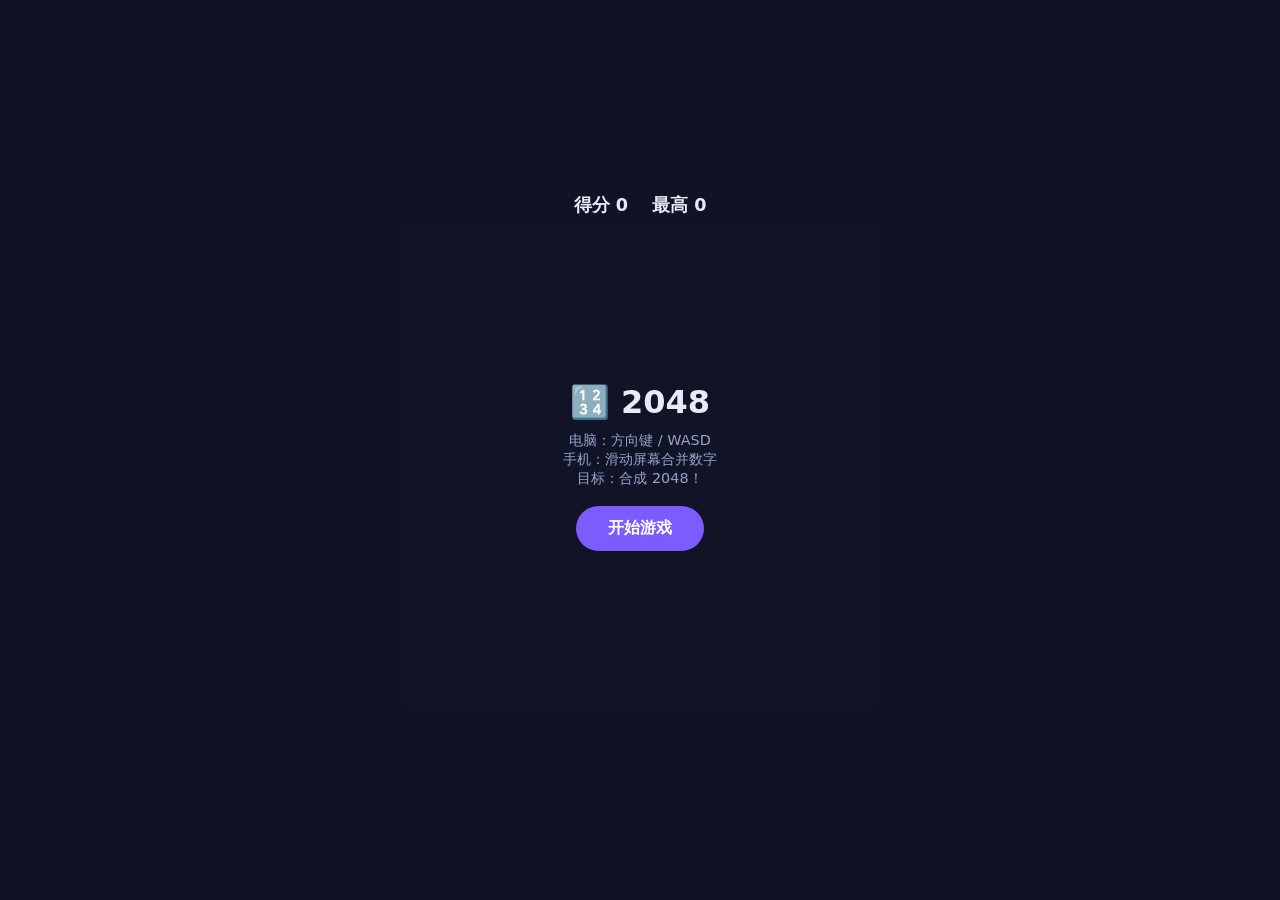
==== games/2048/index.html @ 4c65ee38 "feat: 997426小游戏平台底座 v1.0 — 主题+核心插件+游戏SDK+示例游戏+开发规范" ====
<!DOCTYPE html>
<html lang="zh-CN">
<head>
<meta charset="UTF-8">
<meta name="viewport" content="width=device-width, initial-scale=1, user-scalable=no, viewport-fit=cover">
<title>2048 · 997426</title>
<style>
  * { margin:0; padding:0; box-sizing:border-box; }
  html,body { height:100%; background:#101326; color:#e8eaf6;
    font-family:system-ui,"PingFang SC","Microsoft YaHei",sans-serif;
    overflow:hidden; touch-action:none; -webkit-user-select:none; user-select:none; }
  #wrap { height:100%; display:flex; flex-direction:column; align-items:center; justify-content:center; gap:10px; }
  #hud { display:flex; gap:24px; font-weight:700; font-size:clamp(.9rem,2.5vw,1.1rem); }
  #stage { width:min(92vw, 92vh - 70px, 480px); aspect-ratio:1; position:relative;
    background:#171b35; border-radius:12px; padding:2.5%; touch-action:none; }
  #grid { display:grid; grid-template-columns:repeat(4,1fr); grid-template-rows:repeat(4,1fr);
    gap:2.5%; width:100%; height:100%; }
  .tile { border-radius:10px; display:grid; place-items:center;
    font-weight:800; font-size:clamp(1rem,4vw,1.6rem);
    background:#1d2242; color:#e8eaf6; transition:transform .08s ease; }
  .t2{background:#3d3a65}.t4{background:#4a4480}.t8{background:#5b54c9}.t16{background:#7c5cff}
  .t32{background:#9a6bff}.t64{background:#c05cff}.t128{background:#ff5c9e}.t256{background:#ff5c7a}
  .t512{background:#ff8f5c;color:#101326}.t1024{background:#ffd166;color:#101326}.t2048{background:#00d4ff;color:#101326}
  #overlay { position:absolute; inset:0; display:grid; place-items:center;
    background:rgba(16,19,38,.88); border-radius:12px; text-align:center; padding:20px; z-index:5;}
  #overlay h1 { font-size:clamp(1.3rem,4vw,2rem); margin-bottom:10px; }
  #overlay p { color:#9aa1c9; margin-bottom:18px; font-size:.9rem; }
  button { background:#7c5cff; border:none; color:#fff; padding:12px 32px;
    font-size:1rem; border-radius:999px; cursor:pointer; font-weight:700; }
  button:active { transform:scale(.96); }
  .hidden { display:none !important; }
</style>
</head>
<body>
<div id="wrap">
  <div id="hud">
    <span>得分 <span id="score">0</span></span>
    <span>最高 <span id="best">0</span></span>
  </div>
  <div id="stage">
    <div id="grid"></div>
    <div id="overlay">
      <div>
        <h1>🔢 2048</h1>
        <p>电脑：方向键 / WASD<br>手机：滑动屏幕合并数字<br>目标：合成 2048！</p>
        <button id="startBtn">开始游戏</button>
      </div>
    </div>
  </div>
</div>

<script src="../../plugins/997426-game-core/assets/js/game997426-sdk.js"></script>
<script src="game.js"></script>
</body>
</html>
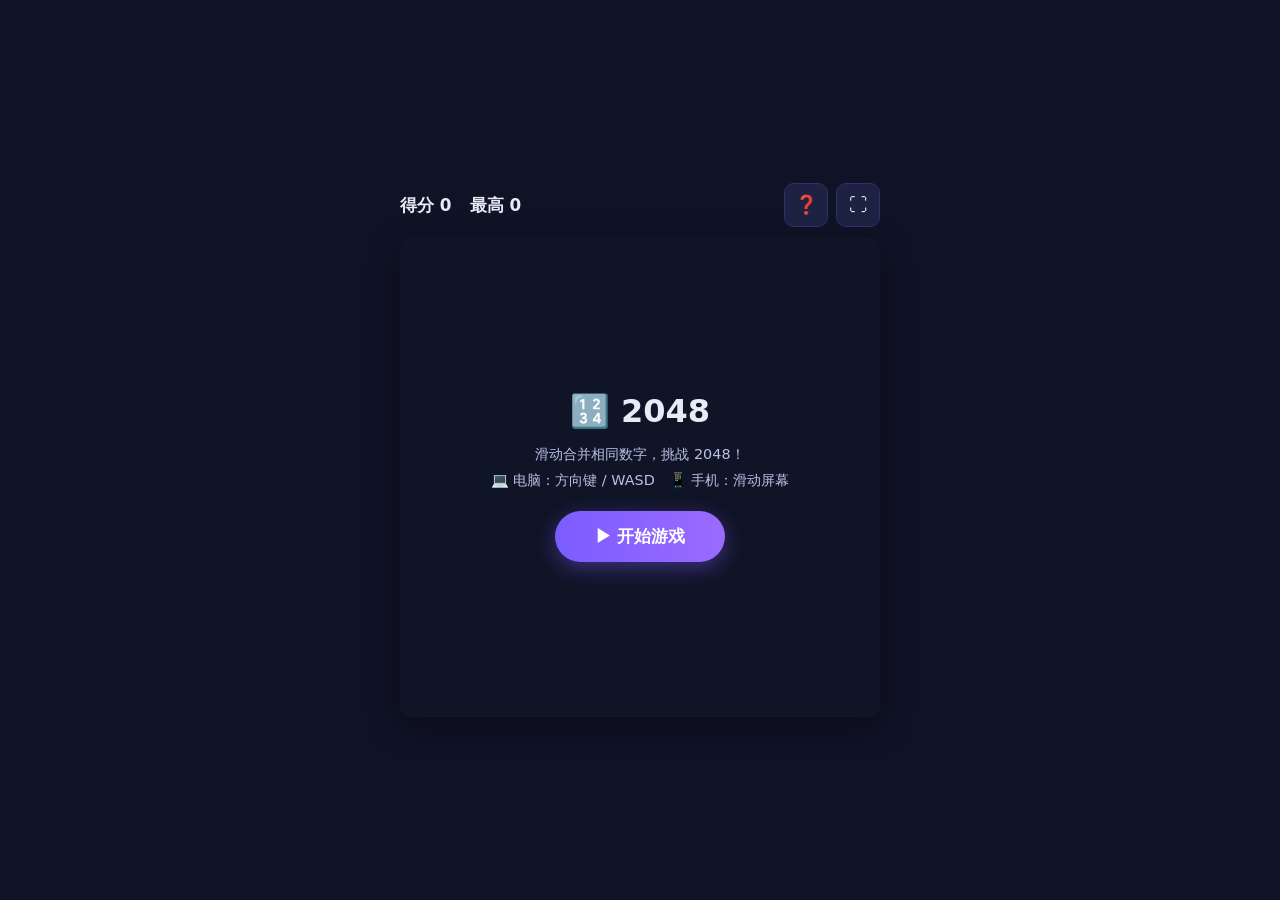
==== commit 2bf14b3f: "feat(v2): 游戏设计标准升级——界面四要素强制 所有小游戏必须包含： ① 开始游戏：首屏遮罩(游戏名+玩法+操作提示+▶开始按钮≥48px) ② 结束游戏：最终得分+上报状态(排名/积分)+🔄" ====
--- a/games/2048/index.html
+++ b/games/2048/index.html
@@ -9,10 +9,22 @@
   html,body { height:100%; background:#101326; color:#e8eaf6;
     font-family:system-ui,"PingFang SC","Microsoft YaHei",sans-serif;
     overflow:hidden; touch-action:none; -webkit-user-select:none; user-select:none; }
-  #wrap { height:100%; display:flex; flex-direction:column; align-items:center; justify-content:center; gap:10px; }
-  #hud { display:flex; gap:24px; font-weight:700; font-size:clamp(.9rem,2.5vw,1.1rem); }
-  #stage { width:min(92vw, 92vh - 70px, 480px); aspect-ratio:1; position:relative;
-    background:#171b35; border-radius:12px; padding:2.5%; touch-action:none; }
+  :root { --accent:#7c5cff; --accent2:#00d4ff; }
+  #wrap { height:100%; display:flex; flex-direction:column; align-items:center; justify-content:center; gap:10px; padding:8px; }
+
+  /* ── HUD ── */
+  #hud { display:flex; justify-content:space-between; align-items:center;
+    width:min(92vw, 90vh - 70px, 480px); font-weight:700; font-size:clamp(.85rem,2.5vw,1.05rem); }
+  #hud .scores { display:flex; gap:18px; }
+  #hud .btns { display:flex; gap:8px; }
+  .iconbtn { background:#1d2242; border:1px solid #2c3370; color:#e8eaf6;
+    min-width:44px; min-height:44px; border-radius:10px; cursor:pointer; font-size:1.15rem;
+    display:grid; place-items:center; transition:background .15s; }
+  .iconbtn:hover, .iconbtn:active { background:var(--accent); }
+
+  #stage { width:min(92vw, 90vh - 70px, 480px); aspect-ratio:1; position:relative;
+    background:#171b35; border-radius:12px; padding:2.5%; touch-action:none;
+    box-shadow:0 10px 30px rgba(0,0,0,.4); }
   #grid { display:grid; grid-template-columns:repeat(4,1fr); grid-template-rows:repeat(4,1fr);
     gap:2.5%; width:100%; height:100%; }
   .tile { border-radius:10px; display:grid; place-items:center;
@@ -21,29 +33,83 @@
   .t2{background:#3d3a65}.t4{background:#4a4480}.t8{background:#5b54c9}.t16{background:#7c5cff}
   .t32{background:#9a6bff}.t64{background:#c05cff}.t128{background:#ff5c9e}.t256{background:#ff5c7a}
   .t512{background:#ff8f5c;color:#101326}.t1024{background:#ffd166;color:#101326}.t2048{background:#00d4ff;color:#101326}
-  #overlay { position:absolute; inset:0; display:grid; place-items:center;
-    background:rgba(16,19,38,.88); border-radius:12px; text-align:center; padding:20px; z-index:5;}
-  #overlay h1 { font-size:clamp(1.3rem,4vw,2rem); margin-bottom:10px; }
-  #overlay p { color:#9aa1c9; margin-bottom:18px; font-size:.9rem; }
-  button { background:#7c5cff; border:none; color:#fff; padding:12px 32px;
-    font-size:1rem; border-radius:999px; cursor:pointer; font-weight:700; }
-  button:active { transform:scale(.96); }
+
+  /* ── 遮罩层 ── */
+  .overlay { position:absolute; inset:0; display:grid; place-items:center;
+    background:rgba(16,19,38,.9); border-radius:12px; text-align:center; padding:20px; z-index:10; }
+  .overlay h1 { font-size:clamp(1.3rem,4vw,2rem); margin-bottom:12px; }
+  .overlay .intro { color:#b9bfe4; font-size:.9rem; line-height:1.8; margin-bottom:18px; }
+  .bigbtn { background:linear-gradient(90deg,var(--accent),#9a6bff); border:none; color:#fff;
+    padding:14px 40px; font-size:1.05rem; border-radius:999px; cursor:pointer; font-weight:800;
+    min-height:48px; box-shadow:0 6px 20px rgba(124,92,255,.4); }
+  .bigbtn:active { transform:scale(.96); }
   .hidden { display:none !important; }
+
+  #finalScore { color:var(--accent2); font-size:clamp(1.6rem,6vw,2.4rem); font-weight:900; margin-bottom:6px; }
+  #scoreResult { color:#ffd166; font-size:.9rem; margin-bottom:16px; min-height:1.4em; }
+
+  /* ── 游戏介绍 ── */
+  #infoModal { position:absolute; inset:0; display:grid; place-items:center;
+    background:rgba(10,12,28,.95); border-radius:12px; z-index:20; padding:16px; }
+  #infoModal .card { max-width:420px; width:100%; background:#1d2242; border:1px solid #2c3370;
+    border-radius:14px; padding:22px; text-align:left; max-height:100%; overflow:auto; }
+  #infoModal h2 { font-size:1.1rem; margin-bottom:10px; }
+  #infoModal ul { list-style:none; color:#c3c8ea; font-size:.88rem; line-height:2; }
+  #infoModal li b { color:var(--accent2); }
+  #infoModal .closeRow { text-align:center; margin-top:14px; }
 </style>
 </head>
 <body>
 <div id="wrap">
   <div id="hud">
-    <span>得分 <span id="score">0</span></span>
-    <span>最高 <span id="best">0</span></span>
+    <div class="scores">
+      <span>得分 <span id="score">0</span></span>
+      <span>最高 <span id="best">0</span></span>
+    </div>
+    <div class="btns">
+      <button class="iconbtn" id="infoBtn" title="游戏介绍" aria-label="游戏介绍">❓</button>
+      <button class="iconbtn" id="fsBtn" title="全屏" aria-label="全屏">⛶</button>
+    </div>
   </div>
+
   <div id="stage">
     <div id="grid"></div>
-    <div id="overlay">
+
+    <!-- ① 开始游戏 -->
+    <div id="startOverlay" class="overlay">
       <div>
         <h1>🔢 2048</h1>
-        <p>电脑：方向键 / WASD<br>手机：滑动屏幕合并数字<br>目标：合成 2048！</p>
-        <button id="startBtn">开始游戏</button>
+        <p class="intro">
+          滑动合并相同数字，挑战 2048！<br>
+          💻 电脑：方向键 / WASD　📱 手机：滑动屏幕
+        </p>
+        <button id="startBtn" class="bigbtn">▶ 开始游戏</button>
+      </div>
+    </div>
+
+    <!-- ② 结束游戏 -->
+    <div id="overOverlay" class="overlay hidden">
+      <div>
+        <h1>游戏结束</h1>
+        <div id="finalScore">0</div>
+        <p id="scoreResult"></p>
+        <button id="retryBtn" class="bigbtn">🔄 再来一局</button>
+      </div>
+    </div>
+
+    <!-- ④ 游戏介绍 -->
+    <div id="infoModal" class="hidden">
+      <div class="card">
+        <h2>🎮 游戏介绍</h2>
+        <ul>
+          <li><b>目标：</b>滑动棋盘，相同数字碰撞合并翻倍，合成 2048！</li>
+          <li><b>加分：</b>每次合并获得对应数字的分数。</li>
+          <li><b>失败：</b>棋盘填满且无可合并的相邻数字即结束。</li>
+          <li><b>电脑操作：</b>方向键或 WASD 移动，空格开始。</li>
+          <li><b>手机操作：</b>向上下左右滑动屏幕移动方块。</li>
+          <li><b>积分：</b>创造个人纪录可兑换平台积分 💎 并计入排行榜。</li>
+        </ul>
+        <div class="closeRow"><button id="infoClose" class="bigbtn" style="padding:10px 32px;">知道了</button></div>
       </div>
     </div>
   </div>
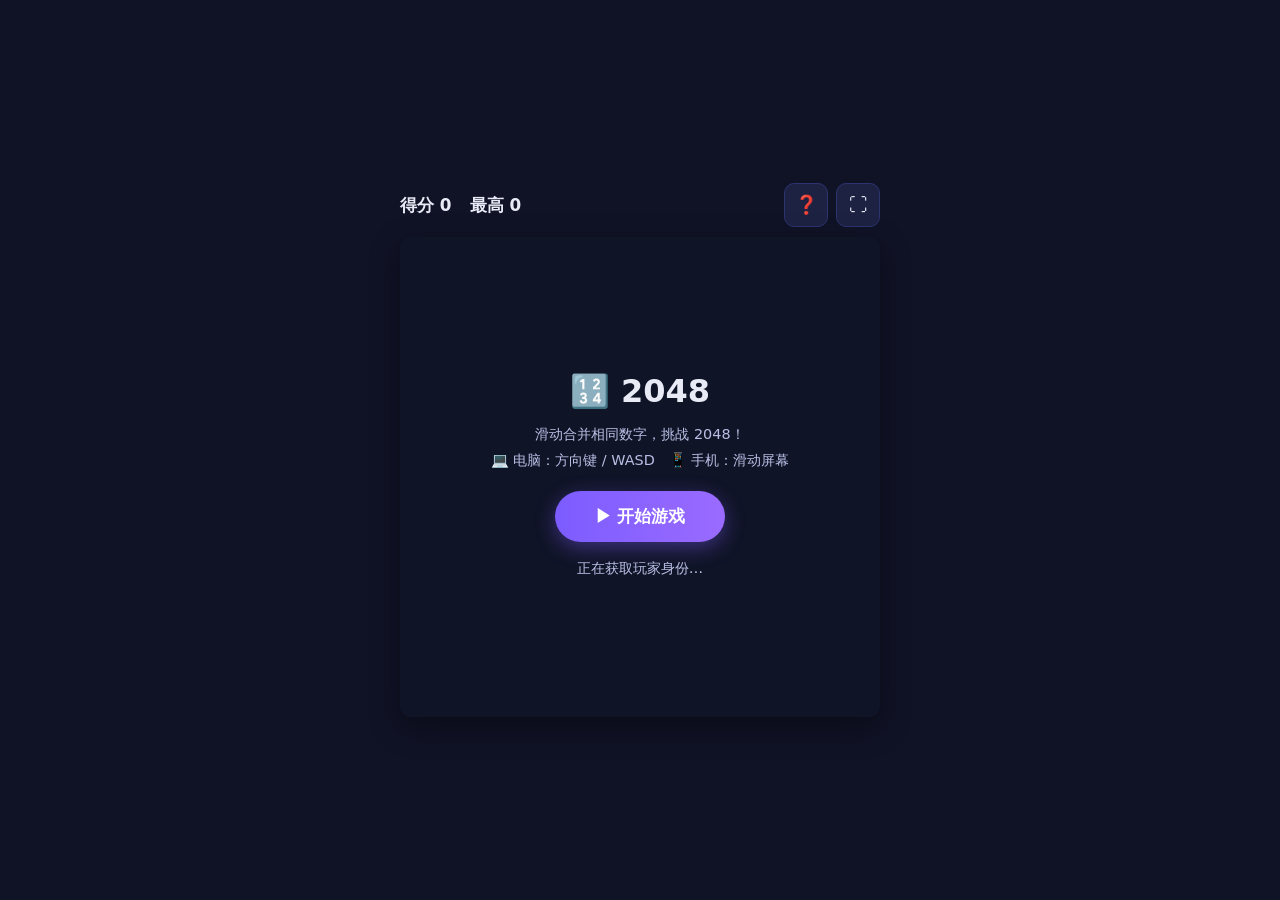
==== commit abab9b8d: "feat: 主题登录/注册入口 + 游戏内玩家身份显示 - header.php 顶部用户区：已登录显示昵称+积分+退出；未登录显示   登录/注册链接（users_can_register 开启时）" ====
--- a/games/2048/index.html
+++ b/games/2048/index.html
@@ -69,6 +69,7 @@
     <div class="btns">
       <button class="iconbtn" id="infoBtn" title="游戏介绍" aria-label="游戏介绍">❓</button>
       <button class="iconbtn" id="fsBtn" title="全屏" aria-label="全屏">⛶</button>
+      <button class="iconbtn" id="quitBtn" title="结束游戏" aria-label="结束游戏" style="display:none;">⏹</button>
     </div>
   </div>
 
@@ -84,6 +85,7 @@
           💻 电脑：方向键 / WASD　📱 手机：滑动屏幕
         </p>
         <button id="startBtn" class="bigbtn">▶ 开始游戏</button>
+        <p id="loginStatus" class="intro" style="margin-top:14px; margin-bottom:0;">正在获取玩家身份…</p>
       </div>
     </div>
 
@@ -115,7 +117,36 @@
   </div>
 </div>
 
-<script src="../../plugins/997426-game-core/assets/js/game997426-sdk.js"></script>
 <script src="game.js"></script>
+<script>
+/**
+ * SDK 兜底加载：兼容多种部署位置。
+ * 依次尝试：wp-content 插件路径 → 站点根 plugins 路径 → 原相对路径。
+ * Rocket Loader 改写静态 script 时由此兜底恢复。
+ */
+(function () {
+  var CANDIDATES = [
+    '/wp-content/plugins/997426-game-core/assets/js/game997426-sdk.js',
+    '/plugins/997426-game-core/assets/js/game997426-sdk.js',
+    '../../plugins/997426-game-core/assets/js/game997426-sdk.js',
+  ];
+  var idx = 0;
+  function tryNext() {
+    if (window.Game997426 || idx >= CANDIDATES.length) return;
+    var s = document.createElement('script');
+    s.src = CANDIDATES[idx++];
+    s.onload = function () { if (!window.Game997426) tryNext(); };
+    s.onerror = tryNext;
+    document.body.appendChild(s);
+  }
+  function ensureSdk() {
+    if (window.Game997426) return;
+    // 静态标签可能已被 Rocket Loader 恢复执行，稍等再兜底。
+    setTimeout(tryNext, 300);
+  }
+  if (document.readyState === 'complete') ensureSdk();
+  else window.addEventListener('load', ensureSdk);
+})();
+</script>
 </body>
 </html>
